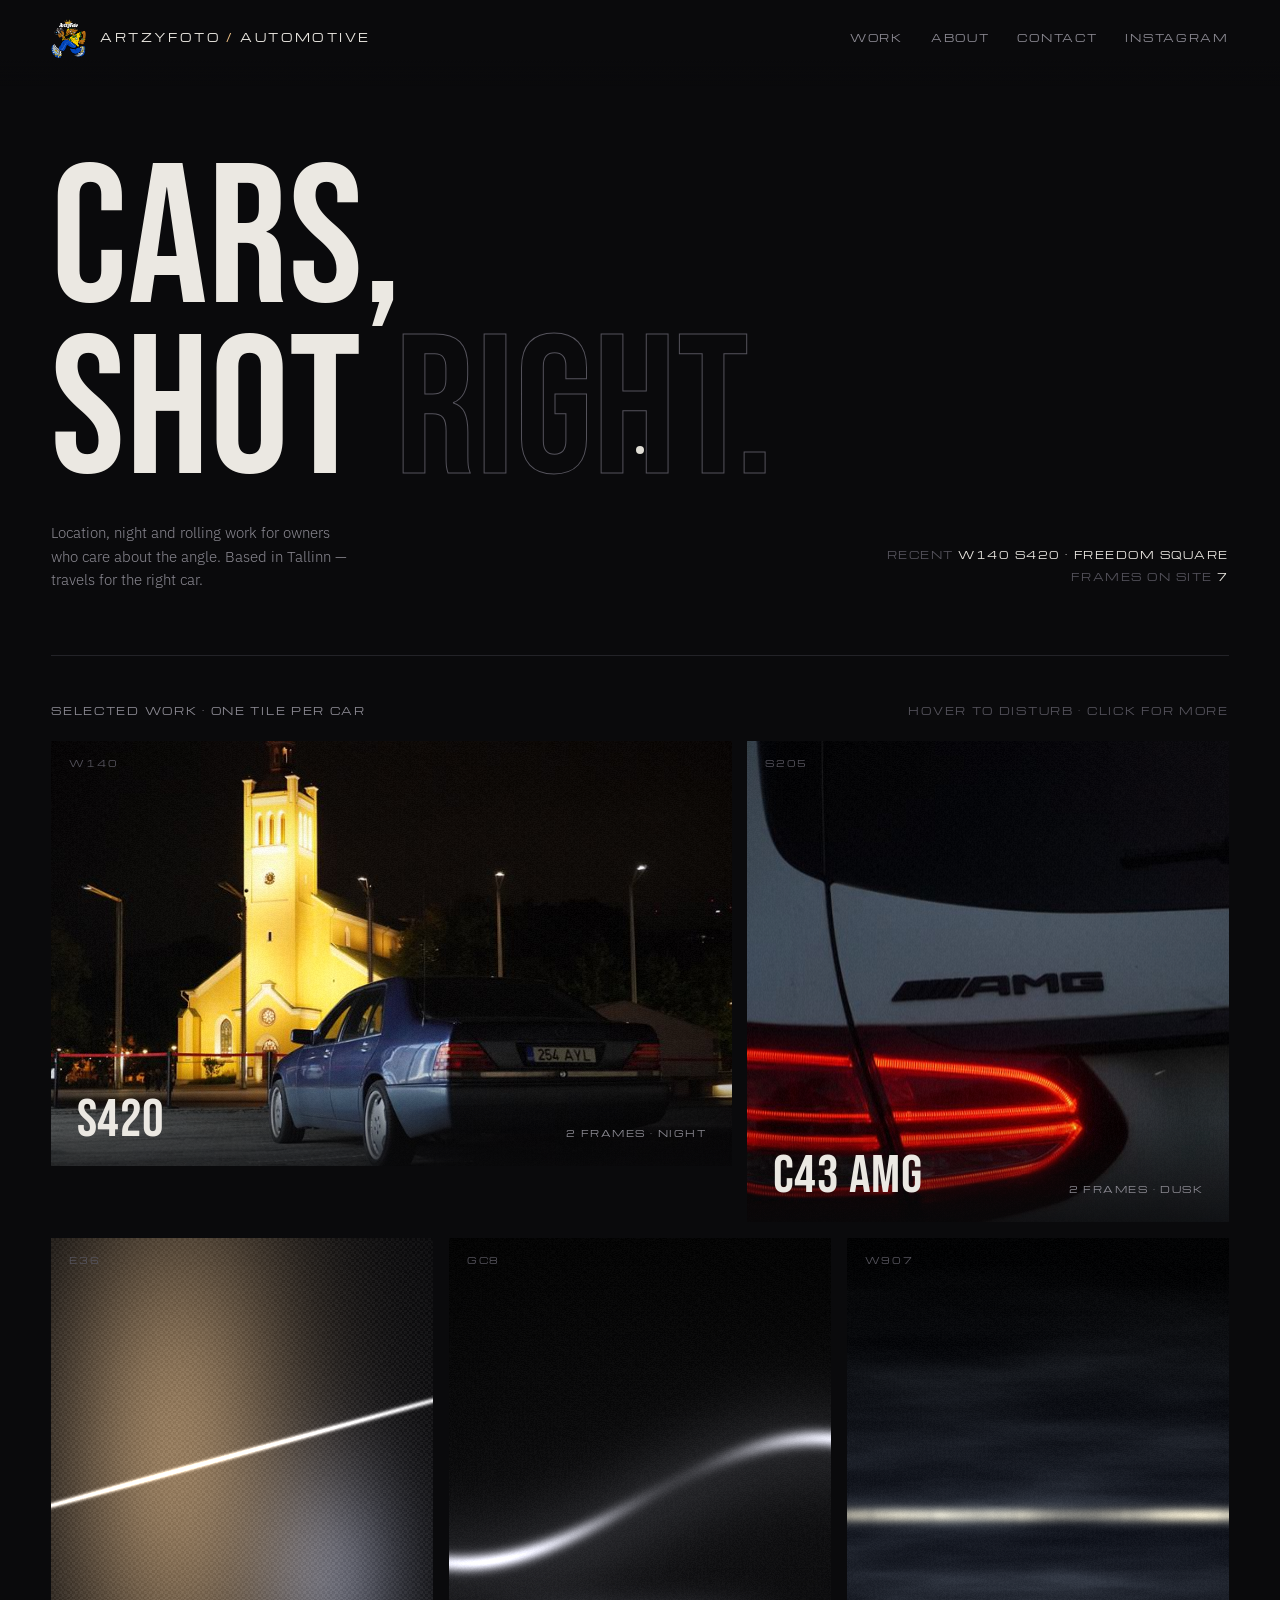
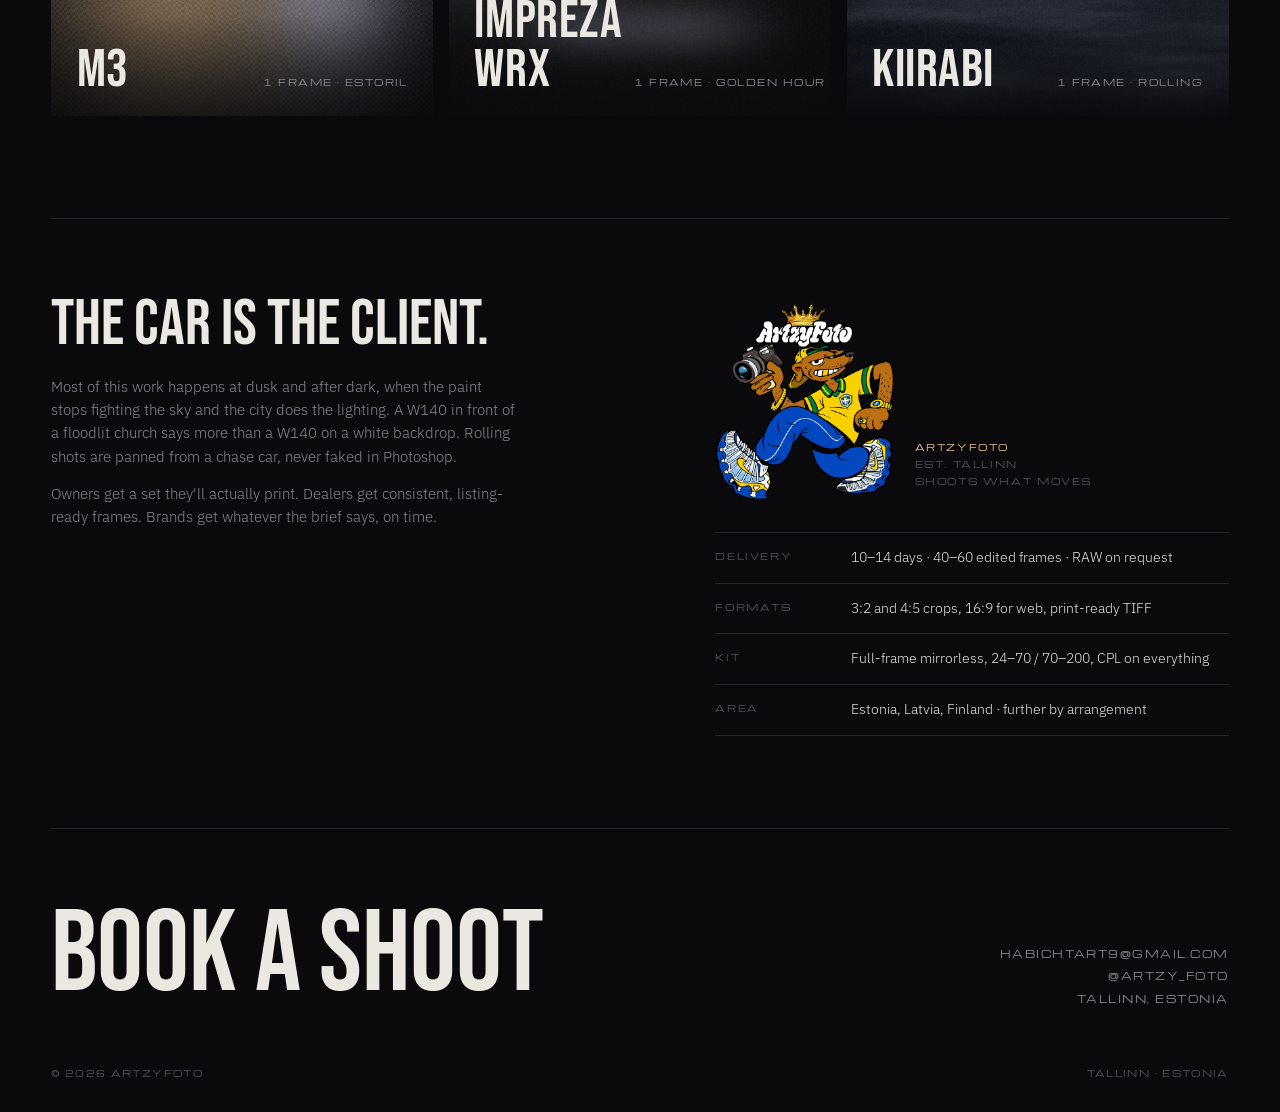
==== index.html @ 9c647c73 "ArtzyFoto portfolio: landing page, five car pages, shared shader tiles Static site for a Tallinn car" ====
<!doctype html>
<html lang="en">
<meta charset="utf-8">
<meta name="viewport" content="width=device-width,initial-scale=1">
<title>ArtzyFoto — Automotive photography, Tallinn</title>
<link rel="icon" href="img/logo.png">
<link rel="stylesheet" href="https://fonts.googleapis.com/css2?family=Bebas+Neue&family=Michroma&family=IBM+Plex+Sans:wght@300;400;500&display=swap">
<link rel="stylesheet" href="styles.css">

<div class="cur" id="cur"></div>

<header><div class="wrap">
  <a class="mark" href="index.html"><img src="img/logo.png" alt=""><b>ArtzyFoto <span>/</span> Automotive</b></a>
  <nav><a href="#work">Work</a><a href="#about">About</a><a href="#contact">Contact</a><a href="https://instagram.com/artzy_foto" target="_blank" rel="noopener">Instagram</a></nav>
</div></header>

<main class="wrap">
  <section class="hero">
    <div>
      <h1>Cars,<br>shot <em>right.</em></h1>
      <p style="margin-top:22px">Location, night and rolling work for owners who care about the angle. Based in Tallinn — travels for the right car.</p>
    </div>
    <div class="meta">
      <span>Recent <b>W140 S420 · Freedom Square</b></span>
      <span>Frames on site <b>7</b></span>
    </div>
  </section>

  <section class="work" id="work">
    <div class="eyebrow"><span>Selected work · one tile per car</span><kbd>hover to disturb · click for more</kbd></div>
    <div class="grid home" id="grid">
      <!-- data-src is the image base name; the script picks -800 or -2000 by tile size.
           data-focus is the crop focal point (x y, 0–1 from top-left), like CSS object-position. -->
      <a class="tile" href="w140.html" data-scene="4" data-src="img/w140-2" data-focus="0.55 0.55"><canvas></canvas><span class="n">W140</span><div class="cap"><h2>S420</h2><small>2 frames · Night</small></div></a>
      <a class="tile" href="c43.html" data-scene="3" data-src="img/c43-2" data-focus="0.3 0.5"><canvas></canvas><span class="n">S205</span><div class="cap"><h2>C43 AMG</h2><small>2 frames · Dusk</small></div></a>
      <a class="tile" href="e36.html" data-scene="3" data-src="img/e36" data-focus="0.6 0.5"><canvas></canvas><span class="n">E36</span><div class="cap"><h2>M3</h2><small>1 frame · Estoril</small></div></a>
      <a class="tile" href="wrx.html" data-scene="0" data-src="img/wrx" data-focus="0.5 0.6"><canvas></canvas><span class="n">GC8</span><div class="cap"><h2>Impreza WRX</h2><small>1 frame · Golden hour</small></div></a>
      <a class="tile" href="kiirabi.html" data-scene="1" data-src="img/ambulance" data-focus="0.5 0.5"><canvas></canvas><span class="n">W907</span><div class="cap"><h2>Kiirabi</h2><small>1 frame · Rolling</small></div></a>
    </div>
  </section>

  <section class="about" id="about">
    <div>
      <h3>The car is the client.</h3>
      <p>Most of this work happens at dusk and after dark, when the paint stops fighting the sky and the city does the lighting. A W140 in front of a floodlit church says more than a W140 on a white backdrop. Rolling shots are panned from a chase car, never faked in Photoshop.</p>
      <p>Owners get a set they'll actually print. Dealers get consistent, listing-ready frames. Brands get whatever the brief says, on time.</p>
    </div>
    <div>
      <figure class="mascot">
        <img src="img/logo.png" alt="ArtzyFoto mascot: a grinning dog in a Brazil shirt holding a camera">
        <figcaption><b>ArtzyFoto</b>Est. Tallinn<br>Shoots what moves</figcaption>
      </figure>
      <dl class="specs">
        <div><dt>Delivery</dt><dd>10–14 days · 40–60 edited frames · RAW on request</dd></div>
        <div><dt>Formats</dt><dd>3:2 and 4:5 crops, 16:9 for web, print-ready TIFF</dd></div>
        <div><dt>Kit</dt><dd>Full-frame mirrorless, 24–70 / 70–200, CPL on everything</dd></div>
        <div><dt>Area</dt><dd>Estonia, Latvia, Finland · further by arrangement</dd></div>
      </dl>
    </div>
  </section>

  <section class="contact" id="contact">
    <h3><a href="mailto:habichtart9@gmail.com">Book a shoot</a></h3>
    <div class="side"><a href="mailto:habichtart9@gmail.com">habichtart9@gmail.com</a><a href="https://instagram.com/artzy_foto" target="_blank" rel="noopener">@artzy_foto</a><span>Tallinn, Estonia</span></div>
  </section>
  <footer><span>© 2026 ArtzyFoto</span><span>Tallinn · Estonia</span></footer>
</main>

<script src="tiles.js"></script>
---- styles.css ----
:root{
  --ground:#0a0a0c; --surface:#131316; --line:#232328;
  --ink:#ebe8e2; --muted:#8c8a93; --dim:#55535c;
  --halogen:#f0c288;
  --display:'Bebas Neue','Oswald','Arial Narrow',Impact,sans-serif;
  --label:'Michroma','Orbitron','Trebuchet MS',sans-serif;
  --body:'IBM Plex Sans','Helvetica Neue',Arial,sans-serif;
  color-scheme:dark;
}
*{box-sizing:border-box}
html,body{background:var(--ground);color:var(--ink);font-family:var(--body);font-weight:300;font-size:15px;line-height:1.55;-webkit-font-smoothing:antialiased}
body{margin:0;cursor:none}
@media (hover:none){body{cursor:auto}}
a{color:inherit;text-decoration:none}
.wrap{max-width:1440px;margin:0 auto;padding-inline:clamp(16px,4vw,56px)}

/* header */
header{position:sticky;top:env(safe-area-inset-top,0px);z-index:20;background:linear-gradient(var(--ground) 70%,transparent);padding-block:18px 28px}
header .wrap{display:flex;justify-content:space-between;align-items:center;gap:24px}
.mark{display:flex;align-items:center;gap:14px;font-family:var(--label);font-size:11px;letter-spacing:.22em;text-transform:uppercase}
.mark img{height:40px;width:auto;display:block}
.mark b{font-weight:400}
.mark span{color:var(--halogen)}
nav{display:flex;gap:28px;font-family:var(--label);font-size:9.5px;letter-spacing:.18em;text-transform:uppercase;color:var(--muted)}
nav a{position:relative;padding-block:6px}
nav a::after{content:"";position:absolute;left:0;bottom:0;height:1px;width:0;background:var(--halogen);transition:width .35s cubic-bezier(.2,.8,.2,1)}
nav a:hover::after,nav a:focus-visible::after{width:100%}
@media (max-width:640px){nav{gap:16px} nav a:nth-child(4){display:none}}

/* hero */
.hero{padding-block:clamp(24px,6vw,72px) clamp(32px,5vw,64px);display:grid;grid-template-columns:1fr auto;gap:24px 48px;align-items:end;border-bottom:1px solid var(--line)}
.hero h1{font-family:var(--display);font-weight:400;font-size:clamp(72px,15.5vw,236px);line-height:.86;letter-spacing:.005em;margin:0;text-wrap:balance}
.hero h1 em{font-style:normal;color:transparent;-webkit-text-stroke:1px var(--dim)}
.hero p{max-width:34ch;margin:0;color:var(--muted);font-size:15px}
.hero .meta{display:grid;gap:8px;font-family:var(--label);font-size:9.5px;letter-spacing:.16em;text-transform:uppercase;color:var(--dim);text-align:right;padding-bottom:6px}
.hero .meta b{font-weight:400;color:var(--ink)}
@media (max-width:820px){.hero{grid-template-columns:1fr}.hero .meta{text-align:left}}

/* grid */
.work{padding-block:clamp(28px,4vw,48px) 0}
.eyebrow{display:flex;justify-content:space-between;align-items:baseline;font-family:var(--label);font-size:9.5px;letter-spacing:.18em;text-transform:uppercase;color:var(--muted);margin-bottom:22px}
.eyebrow kbd{font-family:var(--label);color:var(--dim)}
.grid{display:grid;grid-template-columns:repeat(12,1fr);gap:clamp(10px,1.2vw,18px)}
.tile{position:relative;display:block;overflow:hidden;background:var(--surface) center/cover no-repeat;grid-column:span 4;aspect-ratio:4/5;max-width:100%;outline:none}
.home .tile:nth-child(1){grid-column:span 7;aspect-ratio:16/10}
.home .tile:nth-child(2){grid-column:span 5;aspect-ratio:1/1}
.gallery .tile{grid-column:span 6;aspect-ratio:3/2}
.gallery .tile:only-child{grid-column:span 12}
.tile canvas{position:absolute;inset:0;width:100%;height:100%;display:block;transition:transform 1.1s cubic-bezier(.2,.8,.2,1)}
.tile:hover canvas,.tile:focus-visible canvas{transform:scale(1.035)}
.tile .cap{position:absolute;left:0;right:0;bottom:0;padding:clamp(14px,2vw,26px);display:flex;justify-content:space-between;align-items:flex-end;gap:12px;background:linear-gradient(transparent,rgba(10,10,12,.72));pointer-events:none}
.tile h2{font-family:var(--display);font-weight:400;font-size:clamp(34px,4.2vw,64px);line-height:.9;margin:0;letter-spacing:.01em;transform:translateY(4px);transition:transform .6s cubic-bezier(.2,.8,.2,1)}
.tile:hover h2{transform:translateY(0)}
.tile small{font-family:var(--label);font-size:9px;letter-spacing:.16em;text-transform:uppercase;color:var(--muted);white-space:nowrap}
.tile .n{position:absolute;top:16px;left:18px;font-family:var(--label);font-size:9px;letter-spacing:.2em;color:var(--dim)}
.tile:focus-visible{box-shadow:inset 0 0 0 2px var(--halogen)}
@media (max-width:820px){.grid{grid-template-columns:1fr}.tile,.home .tile:nth-child(n),.gallery .tile{grid-column:span 1;aspect-ratio:4/3}}

/* subpage head */
.page{padding-block:clamp(24px,5vw,56px) clamp(24px,3vw,40px);display:grid;grid-template-columns:1fr auto;gap:24px 48px;align-items:end;border-bottom:1px solid var(--line)}
.page .back{font-family:var(--label);font-size:9.5px;letter-spacing:.18em;text-transform:uppercase;color:var(--muted);display:inline-block;margin-bottom:28px}
.page .back:hover{color:var(--halogen)}
.page h1{font-family:var(--display);font-weight:400;font-size:clamp(56px,11vw,168px);line-height:.88;margin:0;letter-spacing:.005em}
.page h1 em{font-style:normal;color:transparent;-webkit-text-stroke:1px var(--dim)}
.page p{max-width:44ch;margin:18px 0 0;color:var(--muted)}
.page .meta{display:grid;gap:8px;font-family:var(--label);font-size:9.5px;letter-spacing:.16em;text-transform:uppercase;color:var(--dim);text-align:right;padding-bottom:6px}
.page .meta b{font-weight:400;color:var(--ink)}
.page .meta .soon{color:var(--halogen)}
@media (max-width:820px){.page{grid-template-columns:1fr}.page .meta{text-align:left}}

/* lightbox */
.lb{border:0;padding:0;background:transparent;max-width:min(96vw,1800px);max-height:96vh;outline:none}
.lb::backdrop{background:rgba(10,10,12,.94)}
.lb img{display:block;max-width:96vw;max-height:96vh;width:auto;height:auto}
.lb .x{position:fixed;top:18px;right:22px;background:none;border:0;color:var(--muted);font-family:var(--label);font-size:9.5px;letter-spacing:.18em;text-transform:uppercase;cursor:none;padding:8px}
.lb .x:hover{color:var(--halogen)}
@media (hover:none){.lb .x{cursor:pointer}}

/* about */
.about{margin-top:clamp(56px,8vw,120px);padding-block:clamp(40px,6vw,80px);border-top:1px solid var(--line);display:grid;grid-template-columns:1.2fr 1fr;gap:48px}
.about h3{font-family:var(--display);font-weight:400;font-size:clamp(40px,5vw,72px);line-height:.92;margin:0 0 20px;text-wrap:balance}
.about p{max-width:52ch;color:var(--muted);margin:0 0 14px}
.mascot{margin:0 0 32px;display:flex;align-items:flex-end;gap:20px}
.mascot img{width:clamp(120px,14vw,200px);height:auto;display:block}
.mascot figcaption{font-family:var(--label);font-size:9px;letter-spacing:.18em;text-transform:uppercase;color:var(--dim);line-height:1.9;padding-bottom:10px}
.mascot figcaption b{font-weight:400;color:var(--halogen);display:block}
.specs{display:grid;gap:0;align-self:start;border-top:1px solid var(--line)}
.specs div{display:grid;grid-template-columns:120px 1fr;gap:16px;padding-block:14px;border-bottom:1px solid var(--line);font-size:14px}
.specs dt{font-family:var(--label);font-size:9px;letter-spacing:.18em;text-transform:uppercase;color:var(--dim);margin:0;padding-top:3px}
.specs dd{margin:0}
@media (max-width:820px){.about{grid-template-columns:1fr}}

/* contact */
.contact{padding-block:clamp(40px,6vw,80px) 40px;border-top:1px solid var(--line);display:flex;justify-content:space-between;align-items:end;gap:32px;flex-wrap:wrap}
.contact h3{font-family:var(--display);font-weight:400;font-size:clamp(56px,9vw,140px);line-height:.88;margin:0}
.contact h3 a{transition:color .3s}
.contact h3 a:hover{color:var(--halogen)}
.contact .side a{transition:color .3s}
.contact .side{font-family:var(--label);font-size:9.5px;letter-spacing:.16em;text-transform:uppercase;color:var(--muted);display:grid;gap:8px;text-align:right}
footer{padding-block:20px 32px;display:flex;justify-content:space-between;gap:16px;flex-wrap:wrap;font-family:var(--label);font-size:8.5px;letter-spacing:.16em;text-transform:uppercase;color:var(--dim)}

/* cursor */
.cur{position:fixed;left:0;top:0;z-index:50;pointer-events:none;width:8px;height:8px;border-radius:50%;background:var(--ink);transform:translate(-50%,-50%);transition:width .3s,height .3s,background .3s;mix-blend-mode:difference}
.cur.big{width:64px;height:64px;background:var(--halogen);mix-blend-mode:normal;display:grid;place-items:center}
.cur.big::after{content:"VIEW";font-family:var(--label);font-size:8px;letter-spacing:.2em;color:#0a0a0c}
@media (hover:none){.cur{display:none}}
@media (prefers-reduced-motion:reduce){*{transition:none!important}}
.contact .side a:hover{color:var(--halogen)}
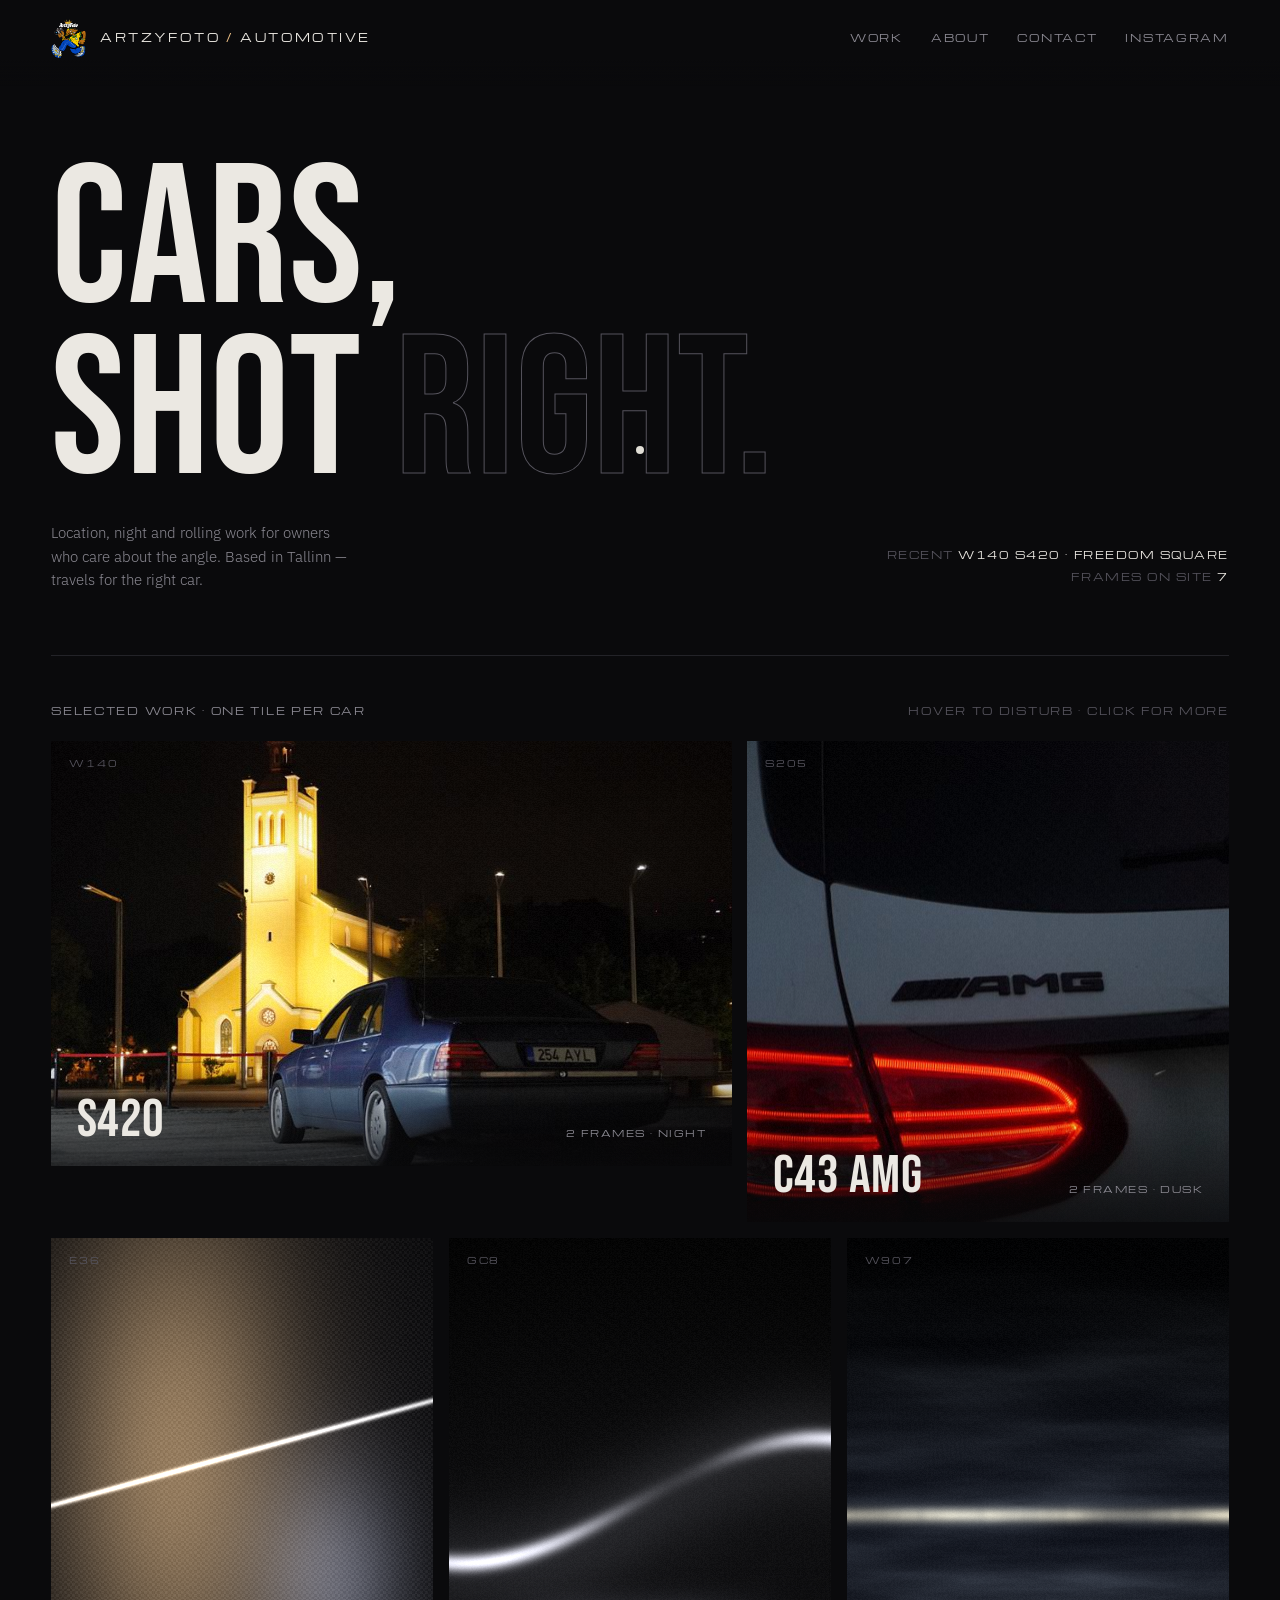
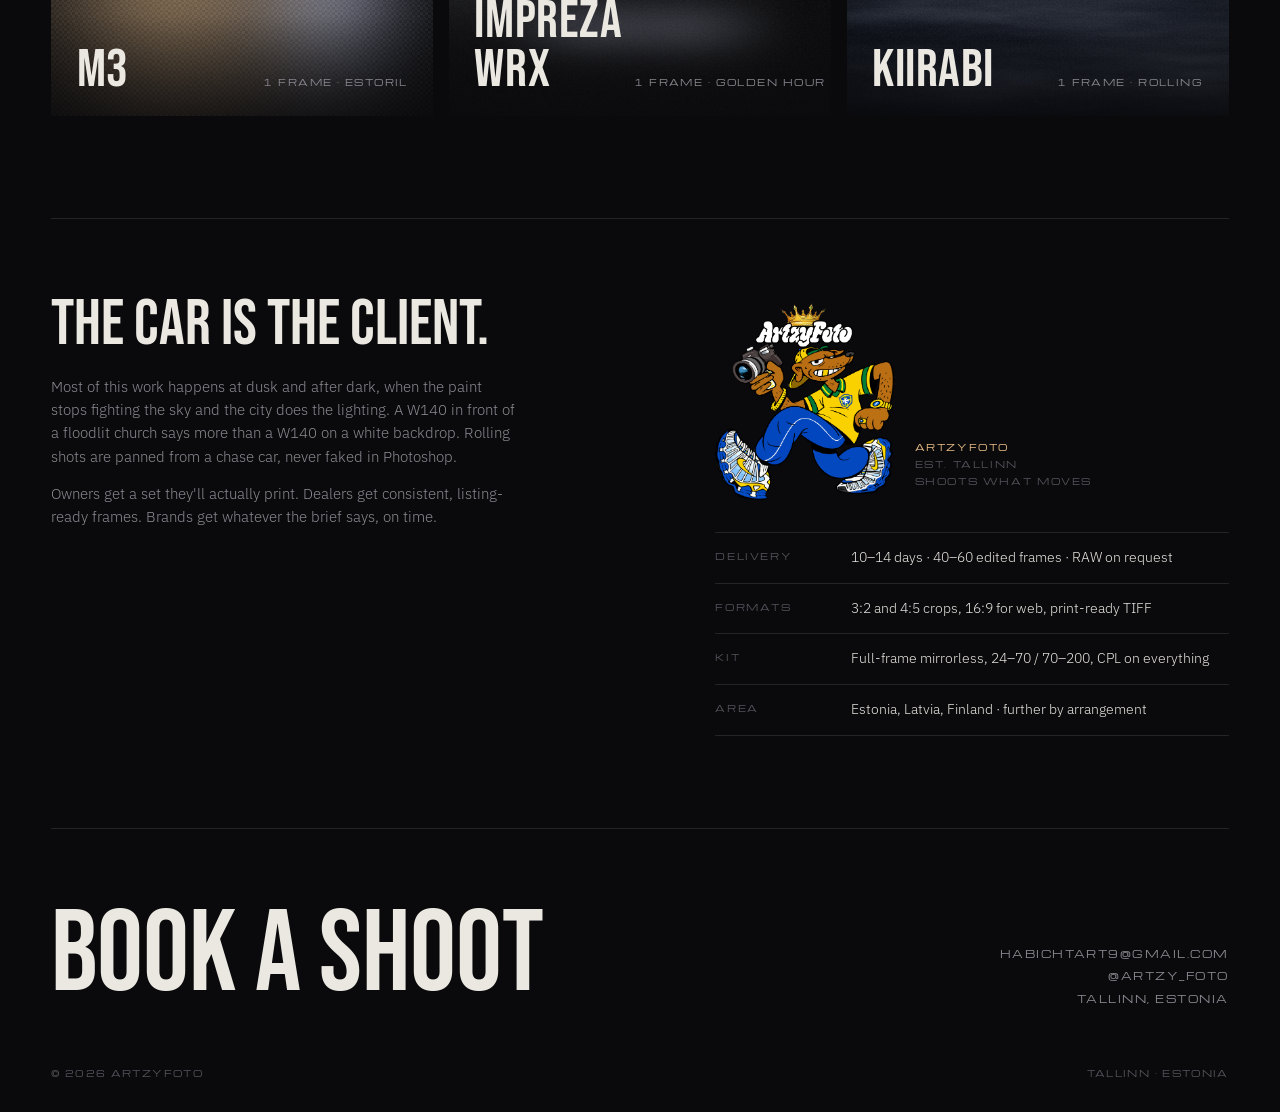
==== commit 33993917: "Phone layout: compact header, stacked captions, no horizontal overflow Under 640px the wordmark drop" ====
--- a/index.html
+++ b/index.html
@@ -10,7 +10,7 @@
 <div class="cur" id="cur"></div>
 
 <header><div class="wrap">
-  <a class="mark" href="index.html"><img src="img/logo.png" alt=""><b>ArtzyFoto <span>/</span> Automotive</b></a>
+  <a class="mark" href="index.html"><img src="img/logo.png" alt=""><b>ArtzyFoto <small><i>/</i> Automotive</small></b></a>
   <nav><a href="#work">Work</a><a href="#about">About</a><a href="#contact">Contact</a><a href="https://instagram.com/artzy_foto" target="_blank" rel="noopener">Instagram</a></nav>
 </div></header>
 
--- a/styles.css
+++ b/styles.css
@@ -19,13 +19,14 @@
 header .wrap{display:flex;justify-content:space-between;align-items:center;gap:24px}
 .mark{display:flex;align-items:center;gap:14px;font-family:var(--label);font-size:11px;letter-spacing:.22em;text-transform:uppercase}
 .mark img{height:40px;width:auto;display:block}
-.mark b{font-weight:400}
-.mark span{color:var(--halogen)}
+.mark b{font-weight:400;white-space:nowrap}
+.mark i{font-style:normal;color:var(--halogen)}
+.mark small{font-size:inherit}
 nav{display:flex;gap:28px;font-family:var(--label);font-size:9.5px;letter-spacing:.18em;text-transform:uppercase;color:var(--muted)}
 nav a{position:relative;padding-block:6px}
 nav a::after{content:"";position:absolute;left:0;bottom:0;height:1px;width:0;background:var(--halogen);transition:width .35s cubic-bezier(.2,.8,.2,1)}
 nav a:hover::after,nav a:focus-visible::after{width:100%}
-@media (max-width:640px){nav{gap:16px} nav a:nth-child(4){display:none}}
+@media (max-width:640px){header .wrap{gap:10px 16px;flex-wrap:wrap} .mark{gap:10px;font-size:10px} .mark img{height:32px} .mark small{display:none} nav{gap:12px;font-size:9px;letter-spacing:.14em} nav a:nth-child(4){display:none}}
 
 /* hero */
 .hero{padding-block:clamp(24px,6vw,72px) clamp(32px,5vw,64px);display:grid;grid-template-columns:1fr auto;gap:24px 48px;align-items:end;border-bottom:1px solid var(--line)}
@@ -40,6 +41,7 @@
 .work{padding-block:clamp(28px,4vw,48px) 0}
 .eyebrow{display:flex;justify-content:space-between;align-items:baseline;font-family:var(--label);font-size:9.5px;letter-spacing:.18em;text-transform:uppercase;color:var(--muted);margin-bottom:22px}
 .eyebrow kbd{font-family:var(--label);color:var(--dim)}
+@media (hover:none){.eyebrow kbd{display:none}}
 .grid{display:grid;grid-template-columns:repeat(12,1fr);gap:clamp(10px,1.2vw,18px)}
 .tile{position:relative;display:block;overflow:hidden;background:var(--surface) center/cover no-repeat;grid-column:span 4;aspect-ratio:4/5;max-width:100%;outline:none}
 .home .tile:nth-child(1){grid-column:span 7;aspect-ratio:16/10}
@@ -55,6 +57,7 @@
 .tile .n{position:absolute;top:16px;left:18px;font-family:var(--label);font-size:9px;letter-spacing:.2em;color:var(--dim)}
 .tile:focus-visible{box-shadow:inset 0 0 0 2px var(--halogen)}
 @media (max-width:820px){.grid{grid-template-columns:1fr}.tile,.home .tile:nth-child(n),.gallery .tile{grid-column:span 1;aspect-ratio:4/3}}
+@media (max-width:640px){.tile .cap{flex-direction:column;align-items:flex-start;gap:6px}.tile small{white-space:normal}}
 
 /* subpage head */
 .page{padding-block:clamp(24px,5vw,56px) clamp(24px,3vw,40px);display:grid;grid-template-columns:1fr auto;gap:24px 48px;align-items:end;border-bottom:1px solid var(--line)}
@@ -97,6 +100,7 @@
 .contact h3 a:hover{color:var(--halogen)}
 .contact .side a{transition:color .3s}
 .contact .side{font-family:var(--label);font-size:9.5px;letter-spacing:.16em;text-transform:uppercase;color:var(--muted);display:grid;gap:8px;text-align:right}
+@media (max-width:640px){.contact{display:grid;gap:20px}.contact .side{text-align:left}}
 footer{padding-block:20px 32px;display:flex;justify-content:space-between;gap:16px;flex-wrap:wrap;font-family:var(--label);font-size:8.5px;letter-spacing:.16em;text-transform:uppercase;color:var(--dim)}
 
 /* cursor */
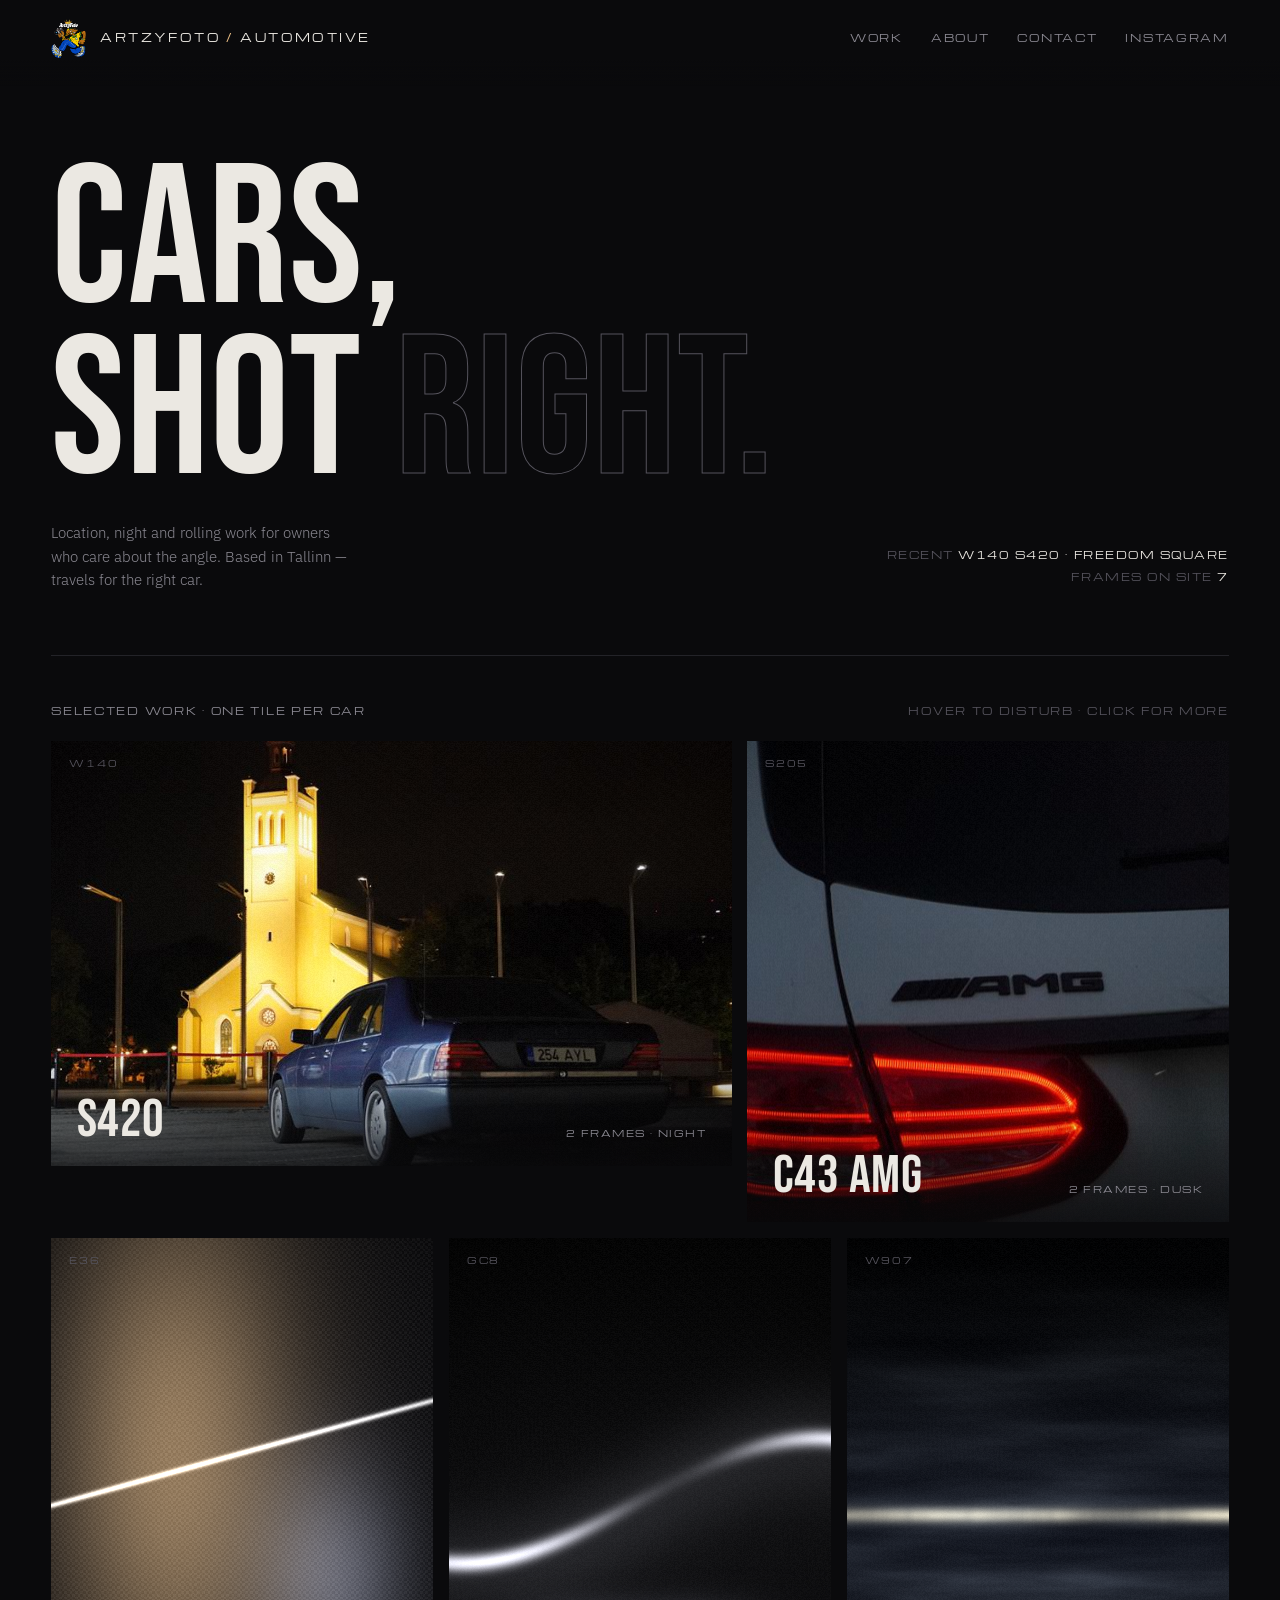
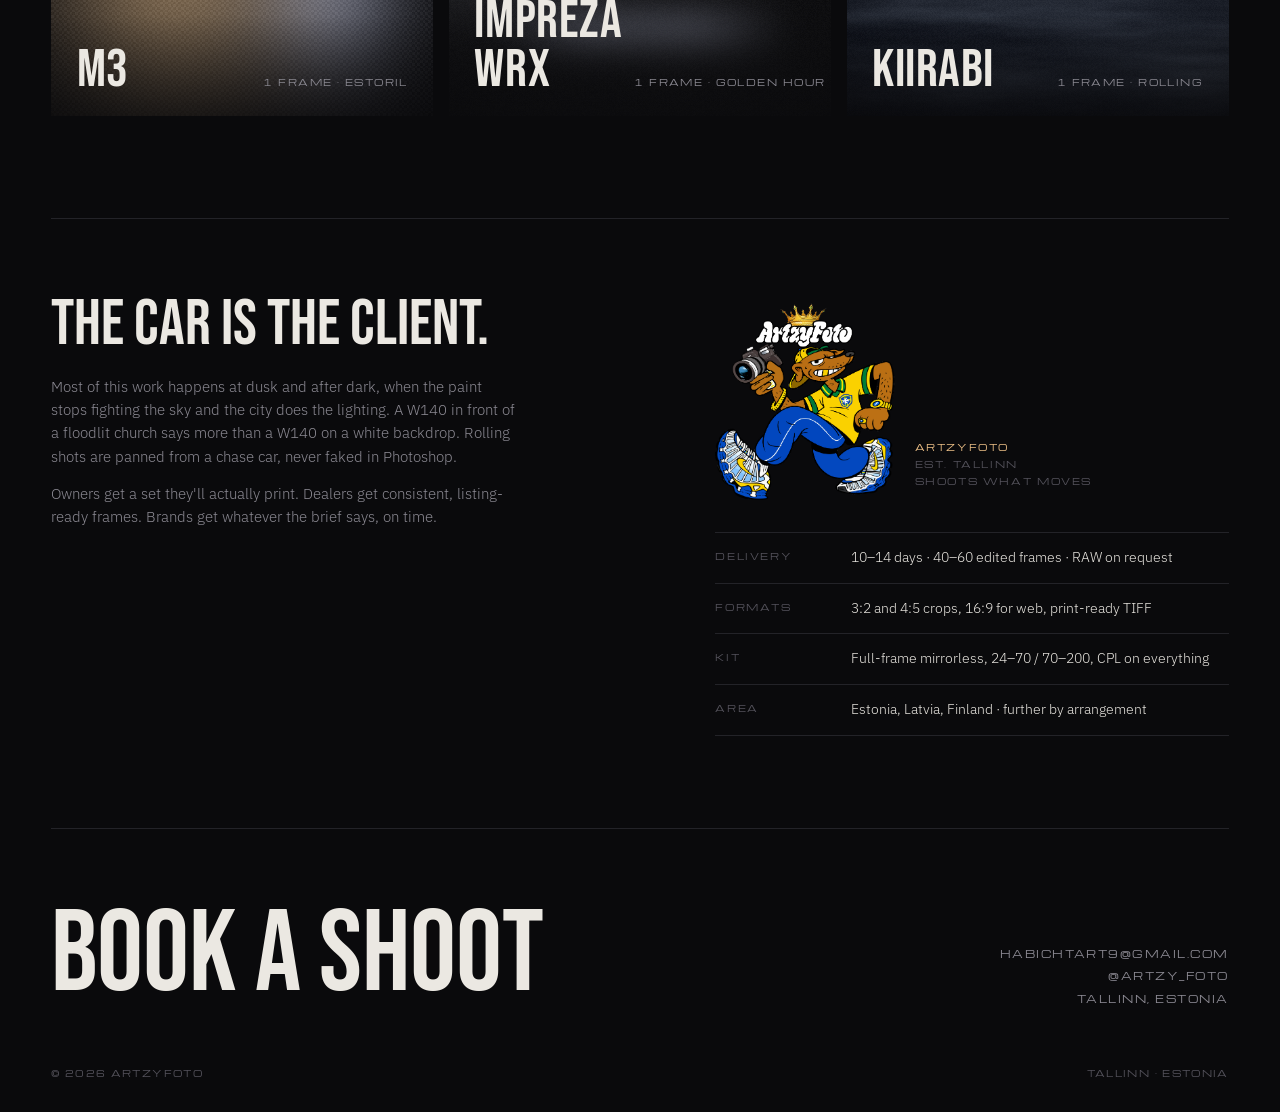
==== commit 570ed67e: "Drop the custom cursor; make the hover zoom visible The VIEW disc kept surfacing on phones, so it is" ====
--- a/index.html
+++ b/index.html
@@ -6,8 +6,6 @@
 <link rel="icon" href="img/logo.png">
 <link rel="stylesheet" href="https://fonts.googleapis.com/css2?family=Bebas+Neue&family=Michroma&family=IBM+Plex+Sans:wght@300;400;500&display=swap">
 <link rel="stylesheet" href="styles.css">
-
-<div class="cur" id="cur"></div>
 
 <header><div class="wrap">
   <a class="mark" href="index.html"><img src="img/logo.png" alt=""><b>ArtzyFoto <small><i>/</i> Automotive</small></b></a>
--- a/styles.css
+++ b/styles.css
@@ -9,8 +9,7 @@
 }
 *{box-sizing:border-box}
 html,body{background:var(--ground);color:var(--ink);font-family:var(--body);font-weight:300;font-size:15px;line-height:1.55;-webkit-font-smoothing:antialiased}
-body{margin:0;cursor:none}
-@media (hover:none){body{cursor:auto}}
+body{margin:0}
 a{color:inherit;text-decoration:none}
 .wrap{max-width:1440px;margin:0 auto;padding-inline:clamp(16px,4vw,56px)}
 
@@ -41,15 +40,15 @@
 .work{padding-block:clamp(28px,4vw,48px) 0}
 .eyebrow{display:flex;justify-content:space-between;align-items:baseline;font-family:var(--label);font-size:9.5px;letter-spacing:.18em;text-transform:uppercase;color:var(--muted);margin-bottom:22px}
 .eyebrow kbd{font-family:var(--label);color:var(--dim)}
-@media (hover:none){.eyebrow kbd{display:none}}
+@media (hover:none),(pointer:coarse){.eyebrow kbd{display:none}}
 .grid{display:grid;grid-template-columns:repeat(12,1fr);gap:clamp(10px,1.2vw,18px)}
 .tile{position:relative;display:block;overflow:hidden;background:var(--surface) center/cover no-repeat;grid-column:span 4;aspect-ratio:4/5;max-width:100%;outline:none}
 .home .tile:nth-child(1){grid-column:span 7;aspect-ratio:16/10}
 .home .tile:nth-child(2){grid-column:span 5;aspect-ratio:1/1}
 .gallery .tile{grid-column:span 6;aspect-ratio:3/2}
 .gallery .tile:only-child{grid-column:span 12}
-.tile canvas{position:absolute;inset:0;width:100%;height:100%;display:block;transition:transform 1.1s cubic-bezier(.2,.8,.2,1)}
-.tile:hover canvas,.tile:focus-visible canvas{transform:scale(1.035)}
+.tile canvas{position:absolute;inset:0;width:100%;height:100%;display:block;transition:transform .9s cubic-bezier(.2,.8,.2,1)}
+.tile:hover canvas,.tile:focus-visible canvas{transform:scale(1.06)}
 .tile .cap{position:absolute;left:0;right:0;bottom:0;padding:clamp(14px,2vw,26px);display:flex;justify-content:space-between;align-items:flex-end;gap:12px;background:linear-gradient(transparent,rgba(10,10,12,.72));pointer-events:none}
 .tile h2{font-family:var(--display);font-weight:400;font-size:clamp(34px,4.2vw,64px);line-height:.9;margin:0;letter-spacing:.01em;transform:translateY(4px);transition:transform .6s cubic-bezier(.2,.8,.2,1)}
 .tile:hover h2{transform:translateY(0)}
@@ -75,9 +74,8 @@
 .lb{border:0;padding:0;background:transparent;max-width:min(96vw,1800px);max-height:96vh;outline:none}
 .lb::backdrop{background:rgba(10,10,12,.94)}
 .lb img{display:block;max-width:96vw;max-height:96vh;width:auto;height:auto}
-.lb .x{position:fixed;top:18px;right:22px;background:none;border:0;color:var(--muted);font-family:var(--label);font-size:9.5px;letter-spacing:.18em;text-transform:uppercase;cursor:none;padding:8px}
+.lb .x{position:fixed;top:18px;right:22px;background:none;border:0;color:var(--muted);font-family:var(--label);font-size:9.5px;letter-spacing:.18em;text-transform:uppercase;cursor:pointer;padding:8px}
 .lb .x:hover{color:var(--halogen)}
-@media (hover:none){.lb .x{cursor:pointer}}
 
 /* about */
 .about{margin-top:clamp(56px,8vw,120px);padding-block:clamp(40px,6vw,80px);border-top:1px solid var(--line);display:grid;grid-template-columns:1.2fr 1fr;gap:48px}
@@ -103,10 +101,5 @@
 @media (max-width:640px){.contact{display:grid;gap:20px}.contact .side{text-align:left}}
 footer{padding-block:20px 32px;display:flex;justify-content:space-between;gap:16px;flex-wrap:wrap;font-family:var(--label);font-size:8.5px;letter-spacing:.16em;text-transform:uppercase;color:var(--dim)}
 
-/* cursor */
-.cur{position:fixed;left:0;top:0;z-index:50;pointer-events:none;width:8px;height:8px;border-radius:50%;background:var(--ink);transform:translate(-50%,-50%);transition:width .3s,height .3s,background .3s;mix-blend-mode:difference}
-.cur.big{width:64px;height:64px;background:var(--halogen);mix-blend-mode:normal;display:grid;place-items:center}
-.cur.big::after{content:"VIEW";font-family:var(--label);font-size:8px;letter-spacing:.2em;color:#0a0a0c}
-@media (hover:none){.cur{display:none}}
 @media (prefers-reduced-motion:reduce){*{transition:none!important}}
 .contact .side a:hover{color:var(--halogen)}
